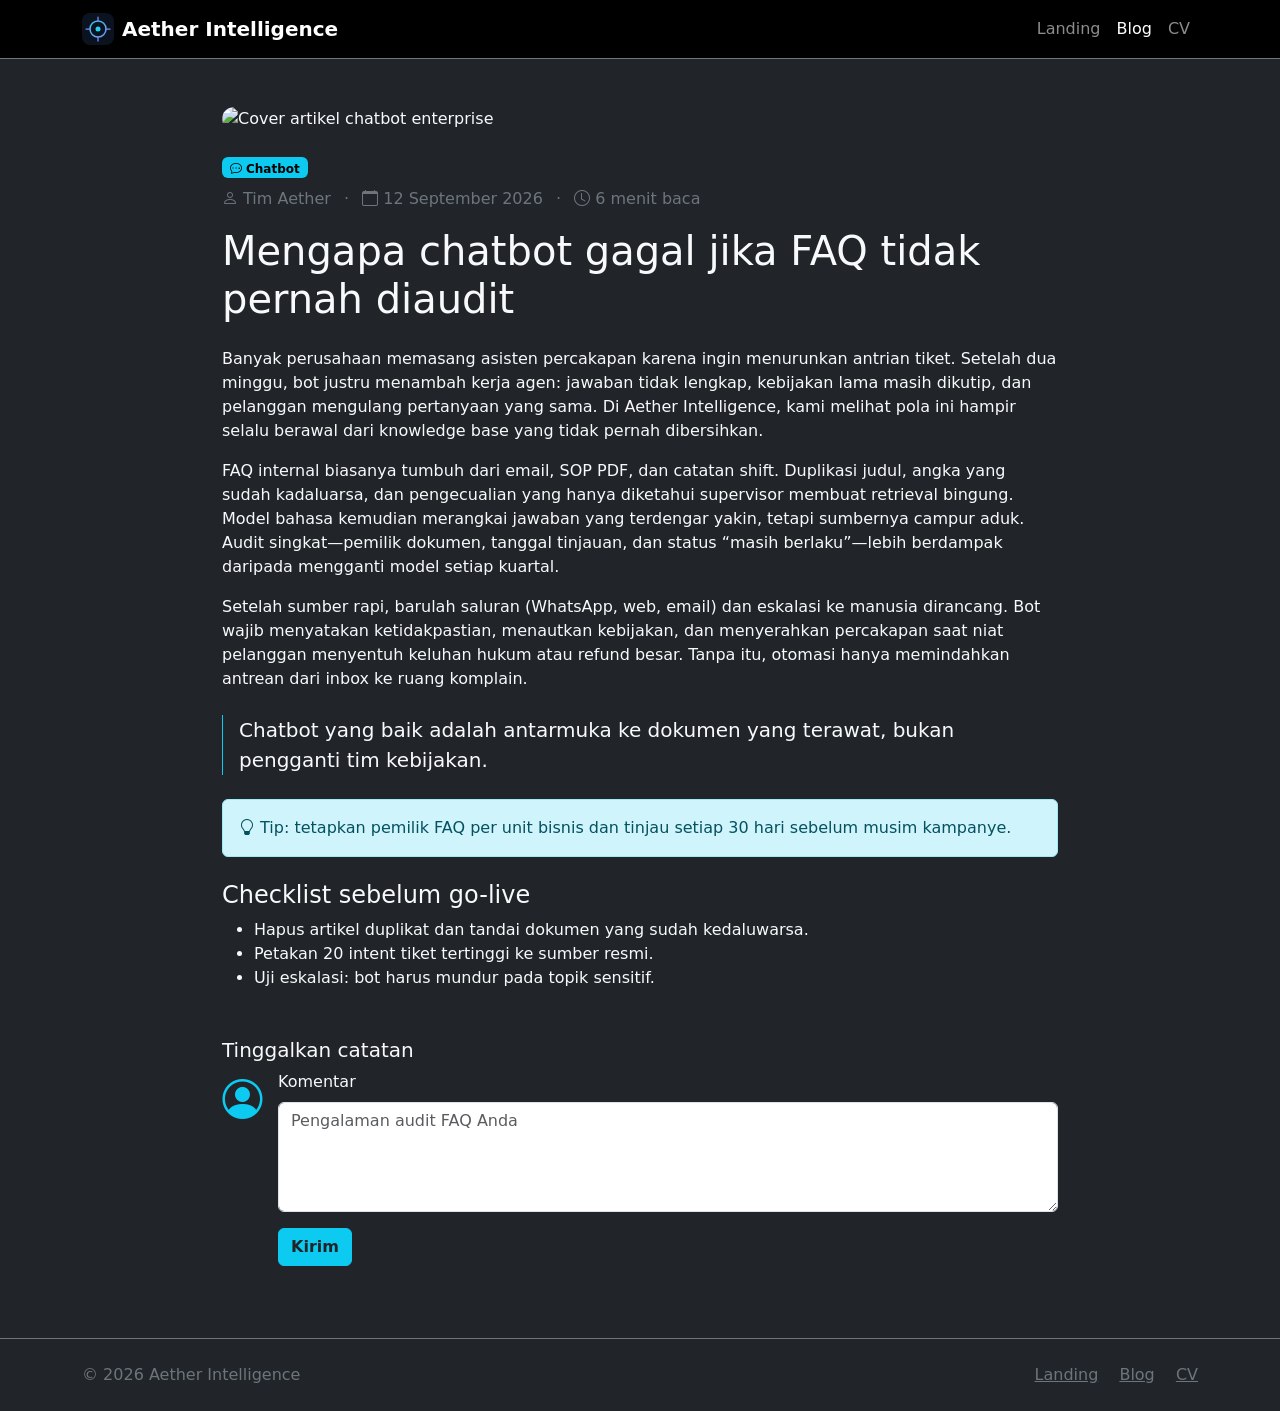
==== blog-detail.html @ b1d6725b "Add Aether Intelligence multi-page site for PABWE praktikum 2. Co-authored-by: Cursor <cursoragent@c" ====
<!DOCTYPE html>
<html lang="id">
  <head>
    <meta charset="UTF-8" />
    <meta name="viewport" content="width=device-width, initial-scale=1.0" />
    <title>Mengapa chatbot gagal jika FAQ tidak pernah diaudit — Aether Intelligence</title>
    <link
      href="https://cdn.jsdelivr.net/npm/bootstrap@5.3.3/dist/css/bootstrap.min.css"
      rel="stylesheet"
    />
    <link
      href="https://cdn.jsdelivr.net/npm/bootstrap-icons@1.11.3/font/bootstrap-icons.min.css"
      rel="stylesheet"
    />
  </head>
  <body class="bg-dark text-light">
    <header>
      <nav class="navbar navbar-expand-lg navbar-dark bg-black border-bottom border-secondary">
        <div class="container">
          <a class="navbar-brand d-flex align-items-center gap-2 fw-semibold" href="index.html">
            <img src="assets/img/logo.svg" alt="Logo Aether Intelligence" width="32" height="32" />
            Aether Intelligence
          </a>
          <button
            class="navbar-toggler"
            type="button"
            data-bs-toggle="collapse"
            data-bs-target="#navDetail"
            aria-controls="navDetail"
            aria-expanded="false"
            aria-label="Toggle navigation"
          >
            <span class="navbar-toggler-icon"></span>
          </button>
          <div class="collapse navbar-collapse" id="navDetail">
            <ul class="navbar-nav ms-auto">
              <li class="nav-item"><a class="nav-link" href="index.html">Landing</a></li>
              <li class="nav-item"><a class="nav-link active" href="blog.html">Blog</a></li>
              <li class="nav-item"><a class="nav-link" href="cv.html">CV</a></li>
            </ul>
          </div>
        </div>
      </nav>
    </header>

    <main class="py-5">
      <article class="container" style="max-width: 860px">
        <img
          src="https://images.unsplash.com/photo-1677442136019-21780ecad995?auto=format&fit=crop&w=1400&q=80"
          class="img-fluid rounded-4 mb-4"
          alt="Cover artikel chatbot enterprise"
        />

        <p class="mb-2">
          <span class="badge text-bg-info"><i class="bi bi-chat-dots"></i> Chatbot</span>
        </p>
        <p class="text-secondary">
          <i class="bi bi-person"></i> Tim Aether
          <span class="mx-2">·</span>
          <i class="bi bi-calendar"></i> 12 September 2026
          <span class="mx-2">·</span>
          <i class="bi bi-clock"></i> 6 menit baca
        </p>

        <h1 class="mb-4">Mengapa chatbot gagal jika FAQ tidak pernah diaudit</h1>

        <p>
          Banyak perusahaan memasang asisten percakapan karena ingin menurunkan antrian tiket.
          Setelah dua minggu, bot justru menambah kerja agen: jawaban tidak lengkap, kebijakan
          lama masih dikutip, dan pelanggan mengulang pertanyaan yang sama. Di Aether Intelligence,
          kami melihat pola ini hampir selalu berawal dari knowledge base yang tidak pernah
          dibersihkan.
        </p>
        <p>
          FAQ internal biasanya tumbuh dari email, SOP PDF, dan catatan shift. Duplikasi judul,
          angka yang sudah kadaluarsa, dan pengecualian yang hanya diketahui supervisor membuat
          retrieval bingung. Model bahasa kemudian merangkai jawaban yang terdengar yakin, tetapi
          sumbernya campur aduk. Audit singkat—pemilik dokumen, tanggal tinjauan, dan status
          “masih berlaku”—lebih berdampak daripada mengganti model setiap kuartal.
        </p>
        <p>
          Setelah sumber rapi, barulah saluran (WhatsApp, web, email) dan eskalasi ke manusia
          dirancang. Bot wajib menyatakan ketidakpastian, menautkan kebijakan, dan menyerahkan
          percakapan saat niat pelanggan menyentuh keluhan hukum atau refund besar. Tanpa itu,
          otomasi hanya memindahkan antrean dari inbox ke ruang komplain.
        </p>

        <blockquote class="blockquote border-start border-info ps-3 my-4">
          <p>Chatbot yang baik adalah antarmuka ke dokumen yang terawat, bukan pengganti tim kebijakan.</p>
        </blockquote>

        <div class="alert alert-info" role="alert">
          <i class="bi bi-lightbulb"></i>
          Tip: tetapkan pemilik FAQ per unit bisnis dan tinjau setiap 30 hari sebelum musim kampanye.
        </div>

        <h2 class="h4 mt-4">Checklist sebelum go-live</h2>
        <ul>
          <li>Hapus artikel duplikat dan tandai dokumen yang sudah kedaluwarsa.</li>
          <li>Petakan 20 intent tiket tertinggi ke sumber resmi.</li>
          <li>Uji eskalasi: bot harus mundur pada topik sensitif.</li>
        </ul>

        <section class="mt-5">
          <h2 class="h5">Tinggalkan catatan</h2>
          <form>
            <div class="d-flex gap-3 align-items-start">
              <i class="bi bi-person-circle fs-1 text-info" aria-hidden="true"></i>
              <div class="flex-grow-1">
                <label class="form-label" for="komentar">Komentar</label>
                <textarea class="form-control mb-3" id="komentar" rows="4" placeholder="Pengalaman audit FAQ Anda"></textarea>
                <button class="btn btn-info text-dark fw-semibold" type="submit">Kirim</button>
              </div>
            </div>
          </form>
        </section>
      </article>
    </main>

    <footer class="border-top border-secondary py-4 mt-4">
      <div class="container d-flex flex-wrap justify-content-between gap-2 text-secondary">
        <span>© 2026 Aether Intelligence</span>
        <nav>
          <a class="link-secondary me-3" href="index.html">Landing</a>
          <a class="link-secondary me-3" href="blog.html">Blog</a>
          <a class="link-secondary" href="cv.html">CV</a>
        </nav>
      </div>
    </footer>

    <script src="https://cdn.jsdelivr.net/npm/bootstrap@5.3.3/dist/js/bootstrap.bundle.min.js"></script>
  </body>
</html>
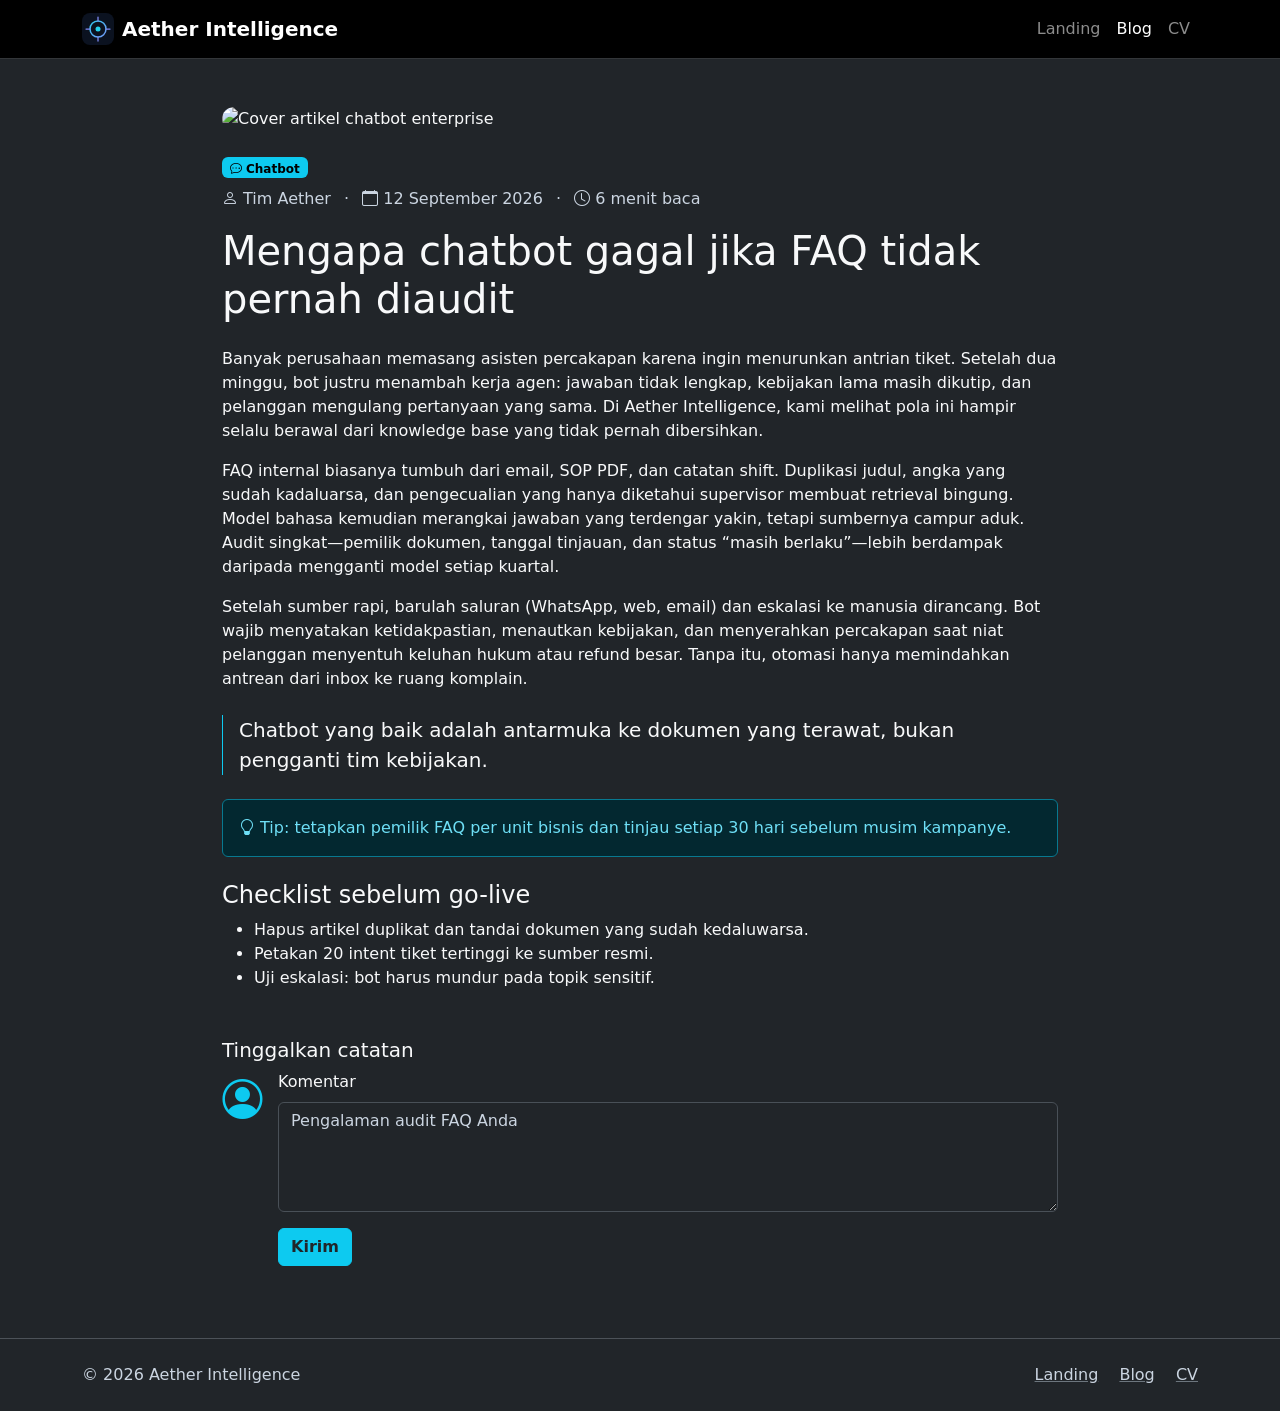
==== commit dec9d951: "fix: resolve Axe Core accessibility contrast, definition list structure, and landmarks" ====
--- a/blog-detail.html
+++ b/blog-detail.html
@@ -1,8 +1,12 @@
 <!DOCTYPE html>
-<html lang="id">
+<html lang="id" data-bs-theme="dark">
   <head>
     <meta charset="UTF-8" />
     <meta name="viewport" content="width=device-width, initial-scale=1.0" />
+    <meta
+      name="description"
+      content="Mengapa chatbot bisnis sering gagal jika FAQ dan basis pengetahuan internal tidak diaudit secara berkala."
+    />
     <title>Mengapa chatbot gagal jika FAQ tidak pernah diaudit — Aether Intelligence</title>
     <link
       href="https://cdn.jsdelivr.net/npm/bootstrap@5.3.3/dist/css/bootstrap.min.css"
@@ -12,10 +16,28 @@
       href="https://cdn.jsdelivr.net/npm/bootstrap-icons@1.11.3/font/bootstrap-icons.min.css"
       rel="stylesheet"
     />
+    <style>
+      :root,
+      [data-bs-theme="dark"] {
+        --bs-secondary-color: #cbd5e1;
+        --bs-secondary: #cbd5e1;
+      }
+      .text-secondary,
+      .link-secondary {
+        color: #cbd5e1 !important;
+      }
+      .link-secondary:hover,
+      .link-secondary:focus {
+        color: #ffffff !important;
+      }
+      .border-secondary {
+        border-color: rgba(203, 213, 225, 0.25) !important;
+      }
+    </style>
   </head>
   <body class="bg-dark text-light">
     <header>
-      <nav class="navbar navbar-expand-lg navbar-dark bg-black border-bottom border-secondary">
+      <nav class="navbar navbar-expand-lg navbar-dark bg-black border-bottom border-secondary" aria-label="Navigasi utama">
         <div class="container">
           <a class="navbar-brand d-flex align-items-center gap-2 fw-semibold" href="index.html">
             <img src="assets/img/logo.svg" alt="Logo Aether Intelligence" width="32" height="32" />
@@ -49,17 +71,20 @@
           src="https://images.unsplash.com/photo-1677442136019-21780ecad995?auto=format&fit=crop&w=1400&q=80"
           class="img-fluid rounded-4 mb-4"
           alt="Cover artikel chatbot enterprise"
+          width="1400"
+          height="700"
+          decoding="async"
         />
 
         <p class="mb-2">
-          <span class="badge text-bg-info"><i class="bi bi-chat-dots"></i> Chatbot</span>
+          <span class="badge text-bg-info"><i class="bi bi-chat-dots" aria-hidden="true"></i> Chatbot</span>
         </p>
         <p class="text-secondary">
-          <i class="bi bi-person"></i> Tim Aether
+          <i class="bi bi-person" aria-hidden="true"></i> Tim Aether
           <span class="mx-2">·</span>
-          <i class="bi bi-calendar"></i> 12 September 2026
+          <i class="bi bi-calendar" aria-hidden="true"></i> 12 September 2026
           <span class="mx-2">·</span>
-          <i class="bi bi-clock"></i> 6 menit baca
+          <i class="bi bi-clock" aria-hidden="true"></i> 6 menit baca
         </p>
 
         <h1 class="mb-4">Mengapa chatbot gagal jika FAQ tidak pernah diaudit</h1>
@@ -90,7 +115,7 @@
         </blockquote>
 
         <div class="alert alert-info" role="alert">
-          <i class="bi bi-lightbulb"></i>
+          <i class="bi bi-lightbulb" aria-hidden="true"></i>
           Tip: tetapkan pemilik FAQ per unit bisnis dan tinjau setiap 30 hari sebelum musim kampanye.
         </div>
 
@@ -103,7 +128,7 @@
 
         <section class="mt-5">
           <h2 class="h5">Tinggalkan catatan</h2>
-          <form>
+          <form action="#" method="post">
             <div class="d-flex gap-3 align-items-start">
               <i class="bi bi-person-circle fs-1 text-info" aria-hidden="true"></i>
               <div class="flex-grow-1">
@@ -120,7 +145,7 @@
     <footer class="border-top border-secondary py-4 mt-4">
       <div class="container d-flex flex-wrap justify-content-between gap-2 text-secondary">
         <span>© 2026 Aether Intelligence</span>
-        <nav>
+        <nav aria-label="Navigasi footer">
           <a class="link-secondary me-3" href="index.html">Landing</a>
           <a class="link-secondary me-3" href="blog.html">Blog</a>
           <a class="link-secondary" href="cv.html">CV</a>
